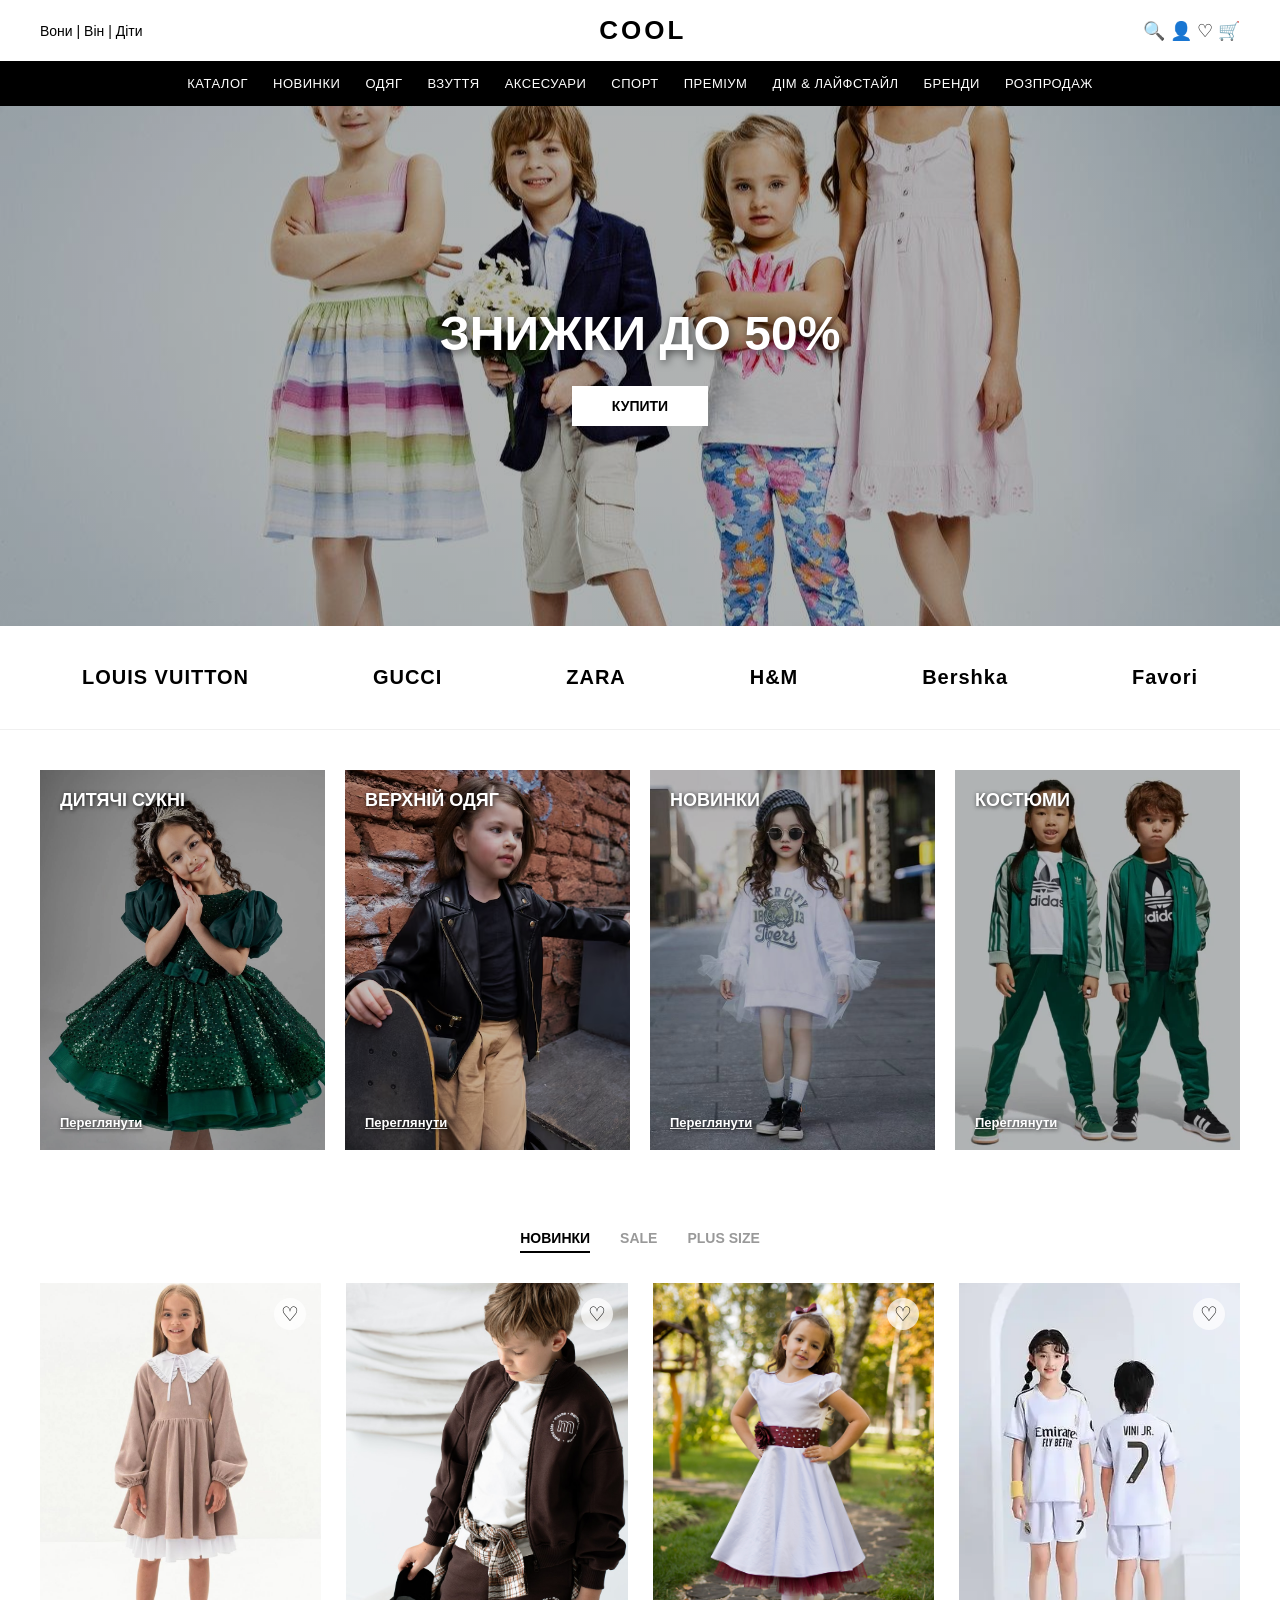
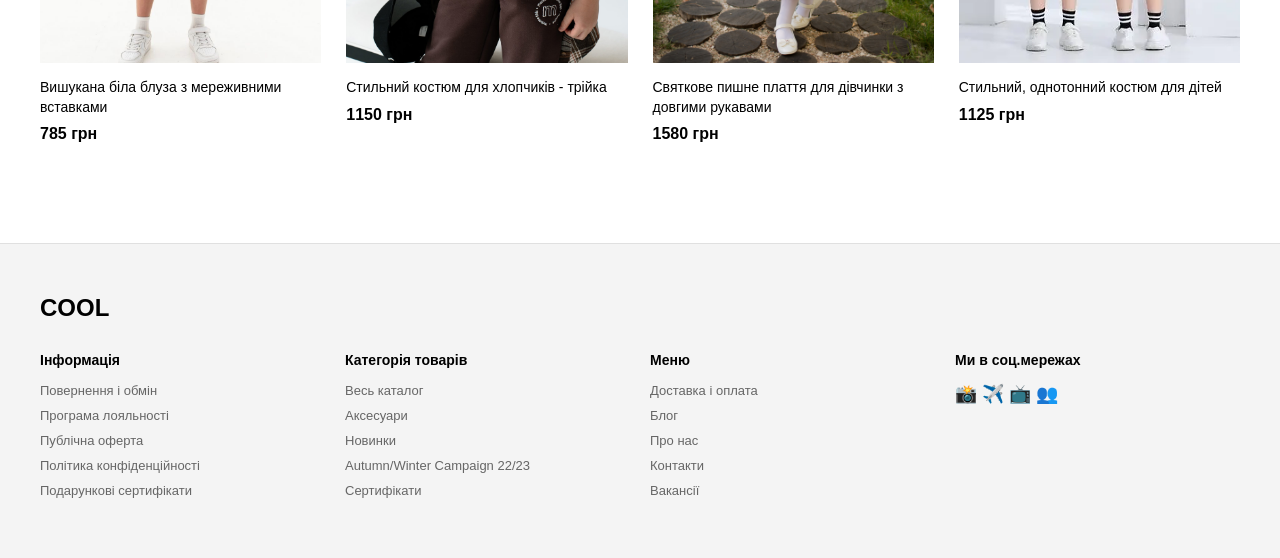
==== index.html @ 6599f245 "Add files via upload" ====
<!DOCTYPE html>
<html lang="uk">
<head>
    <meta charset="UTF-8">
    <meta name="viewport" content="width=device-width, initial-scale=1.0">
    <title>Магазин COOL</title>
    <link rel="stylesheet" href="style.css">
</head>
<body>

    <!-- 1. ШАПКА -->
    <header class="top-header">
        <div class="gender-menu">Вони | Він | Діти</div>
        <div class="main-logo">COOL</div>
        <div class="user-icons">🔍 👤 ♡ 🛒</div>
    </header>

    <!-- 2. НАВИГАЦИЯ -->
    <nav class="main-navigation">
        <a href="#">Каталог</a>
        <a href="#">Новинки</a>
        <a href="#">Одяг</a>
        <a href="#">Взуття</a>
        <a href="#">Аксесуари</a>
        <a href="#">Спорт</a>
        <a href="#">Преміум</a>
        <a href="#">Дім & Лайфстайл</a>
        <a href="#">Бренди</a>
        <a href="#">Розпродаж</a>
    </nav>

    <!-- 3. ГЛАВНЫЙ БАННЕР -->
    <section class="hero-banner">
        <div class="hero-content">
            <h1>ЗНИЖКИ ДО 50%</h1>
            <a href="#" class="btn-buy">КУПИТИ</a>
        </div>
    </section>

    <!-- 4. БРЕНДЫ -->
    <section class="brands-section">
        <span class="brand-item">LOUIS VUITTON</span>
        <span class="brand-item">GUCCI</span>
        <span class="brand-item">ZARA</span>
        <span class="brand-item">H&M</span>
        <span class="brand-item">Bershka</span>
        <span class="brand-item">Favori</span>
    </section>

    <!-- 5. КАТЕГОРИИ -->
    <section class="categories-section">
        <div class="category-card" style="background-image: url('images/cat1.jpg');">
            <h2>ДИТЯЧІ СУКНІ</h2>
            <span class="arrow">Переглянути</span>
        </div>
        <div class="category-card" style="background-image: url('images/cat2.jpg');">
            <h2>ВЕРХНІЙ ОДЯГ</h2>
            <span class="arrow">Переглянути</span>
        </div>
        <div class="category-card" style="background-image: url('images/cat3.jpg');">
            <h2>НОВИНКИ</h2>
            <span class="arrow">Переглянути</span>
        </div>
        <div class="category-card" style="background-image: url('images/cat4.jpg');">
            <h2>КОСТЮМИ</h2>
            <span class="arrow">Переглянути</span>
        </div>
    </section>

    <!-- 6. ТОВАРЫ -->
    <section class="products-section">
        <div class="products-tabs">
            <span class="tab active">НОВИНКИ</span>
            <span class="tab">SALE</span>
            <span class="tab">PLUS SIZE</span>
        </div>
        
        <div class="products-grid">
            <!-- Товар 1 -->
            <div class="product-card">
                <div class="product-img-wrapper">
                    <img src="images/prod1.jpg" alt="Товар">
                    <div class="heart-icon">♡</div>
                </div>
                <h3>Вишукана біла блуза з мереживними вставками</h3>
                <p class="price">785 грн</p>
            </div>
            <!-- Товар 2 -->
            <div class="product-card">
                <div class="product-img-wrapper">
                    <img src="images/prod2.jpg" alt="Товар">
                    <div class="heart-icon">♡</div>
                </div>
                <h3>Стильний костюм для хлопчиків - трійка</h3>
                <p class="price">1150 грн</p>
            </div>
            <!-- Товар 3 -->
            <div class="product-card">
                <div class="product-img-wrapper">
                    <img src="images/prod3.jpg" alt="Товар">
                    <div class="heart-icon">♡</div>
                </div>
                <h3>Святкове пишне плаття для дівчинки з довгими рукавами</h3>
                <p class="price">1580 грн</p>
            </div>
            <!-- Товар 4 -->
            <div class="product-card">
                <div class="product-img-wrapper">
                    <img src="images/prod4.jpg" alt="Товар">
                    <div class="heart-icon">♡</div>
                </div>
                <h3>Стильний, однотонний костюм для дітей</h3>
                <p class="price">1125 грн</p>
            </div>
        </div>
    </section>

    <!-- 7. ПОДВАЛ (ФУТЕР) -->
    <footer class="site-footer">
        <div class="footer-logo">COOL</div>
        <div class="footer-columns">
            <div class="footer-col">
                <h4>Інформація</h4>
                <a href="#">Повернення і обмін</a>
                <a href="#">Програма лояльності</a>
                <a href="#">Публічна оферта</a>
                <a href="#">Політика конфіденційності</a>
                <a href="#">Подарункові сертифікати</a>
            </div>
            <div class="footer-col">
                <h4>Категорія товарів</h4>
                <a href="#">Весь каталог</a>
                <a href="#">Аксесуари</a>
                <a href="#">Новинки</a>
                <a href="#">Autumn/Winter Campaign 22/23</a>
                <a href="#">Сертифікати</a>
            </div>
            <div class="footer-col">
                <h4>Меню</h4>
                <a href="#">Доставка і оплата</a>
                <a href="#">Блог</a>
                <a href="#">Про нас</a>
                <a href="#">Контакти</a>
                <a href="#">Вакансії</a>
            </div>
            <div class="footer-col">
                <h4>Ми в соц.мережах</h4>
                <div class="social-icons">📸 ✈️ 📺 👥</div>
            </div>
        </div>
    </footer>

</body>
</html>
---- style.css ----
/* ОБЩИЕ СТИЛИ */
* {
    margin: 0;
    padding: 0;
    box-sizing: border-box;
    font-family: Arial, sans-serif;
}

body {
    background-color: #ffffff;
    color: #000000;
}

/* 1. ШАПКА */
.top-header {
    display: flex;
    justify-content: space-between;
    align-items: center;
    padding: 15px 40px;
    font-size: 14px;
}

.main-logo {
    font-size: 26px;
    font-weight: bold;
    letter-spacing: 3px;
}

.user-icons {
    display: flex;
    gap: 15px;
    font-size: 18px;
}

/* 2. НАВИГАЦИЯ */
.main-navigation {
    display: flex;
    justify-content: center;
    gap: 25px;
    padding: 15px 0;
    background-color: #000000;
}

.main-navigation a {
    text-decoration: none;
    color: #ffffff;
    font-size: 13px;
    text-transform: uppercase;
    letter-spacing: 0.5px;
}

/* 3. ГЛАВНЫЙ БАННЕР */
.hero-banner {
    background-image: linear-gradient(rgba(0,0,0,0.3), rgba(0,0,0,0.3)), url('images/banner.jpg');
    background-size: cover;
    background-position: center;
    height: 520px;
    display: flex;
    justify-content: center;
    align-items: center;
    text-align: center;
}

.hero-content h1 {
    font-size: 48px;
    font-weight: bold;
    color: #ffffff;
    text-shadow: 2px 2px 8px rgba(0,0,0,0.6);
    margin-bottom: 25px;
}

.btn-buy {
    display: inline-block;
    background-color: #ffffff;
    color: #000000;
    text-decoration: none;
    padding: 12px 40px;
    font-size: 14px;
    font-weight: bold;
    text-transform: uppercase;
}

/* 4. БРЕНДЫ */
.brands-section {
    display: flex;
    justify-content: space-around;
    align-items: center;
    padding: 40px 20px;
    border-bottom: 1px solid #f0f0f0;
}

.brand-item {
    font-size: 20px;
    font-weight: bold;
    letter-spacing: 1px;
    color: #000000;
}

/* 5. КАТЕГОРИИ */
.categories-section {
    display: grid;
    grid-template-columns: repeat(4, 1fr);
    gap: 20px;
    padding: 40px;
}

.category-card {
    background-size: cover;
    background-position: center;
    height: 380px;
    padding: 20px;
    display: flex;
    flex-direction: column;
    justify-content: space-between;
    position: relative;
}

.category-card::before {
    content: '';
    position: absolute;
    top: 0; left: 0; width: 100%; height: 100%;
    background-color: rgba(0, 0, 0, 0.25);
    z-index: 1;
}

.category-card h2, .category-card .arrow {
    position: relative;
    z-index: 2;
    color: #ffffff;
    text-shadow: 1px 1px 4px rgba(0,0,0,0.8);
}

.category-card h2 {
    font-size: 18px;
    font-weight: bold;
}

.category-card .arrow {
    font-size: 13px;
    text-decoration: underline;
    font-weight: bold;
}

/* 6. ТОВАРЫ */
.products-section {
    padding: 40px;
}

.products-tabs {
    display: flex;
    justify-content: center;
    gap: 30px;
    margin-bottom: 30px;
}

.products-tabs .tab {
    font-size: 14px;
    font-weight: bold;
    color: #999999;
    cursor: pointer;
}

.products-tabs .tab.active {
    color: #000000;
    border-bottom: 2px solid #000000;
    padding-bottom: 5px;
}

.products-grid {
    display: grid;
    grid-template-columns: repeat(4, 1fr);
    gap: 25px;
}

.product-card {
    display: flex;
    flex-direction: column;
}

.product-img-wrapper {
    position: relative;
    height: 380px;
    margin-bottom: 15px;
}

.product-img-wrapper img {
    width: 100%;
    height: 100%;
    object-fit: cover;
}

.heart-icon {
    position: absolute;
    top: 15px;
    right: 15px;
    font-size: 20px;
    color: #000000;
    background: rgba(255,255,255,0.7);
    width: 32px;
    height: 32px;
    display: flex;
    justify-content: center;
    align-items: center;
    border-radius: 50%;
}

.product-card h3 {
    font-size: 14px;
    font-weight: normal;
    line-height: 1.4;
    margin-bottom: 8px;
}

.product-card .price {
    font-size: 16px;
    font-weight: bold;
}

/* 7. ПОДВАЛ */
.site-footer {
    background-color: #f4f4f4;
    padding: 50px 40px;
    margin-top: 60px;
    border-top: 1px solid #e0e0e0;
}

.footer-logo {
    font-size: 24px;
    font-weight: bold;
    margin-bottom: 30px;
}

.footer-columns {
    display: grid;
    grid-template-columns: repeat(4, 1fr);
    gap: 20px;
}

.footer-col h4 {
    font-size: 14px;
    font-weight: bold;
    margin-bottom: 15px;
}

.footer-col a {
    display: block;
    text-decoration: none;
    color: #666666;
    font-size: 13px;
    margin-bottom: 10px;
}

.social-icons {
    display: flex;
    gap: 15px;
    font-size: 18px;
}
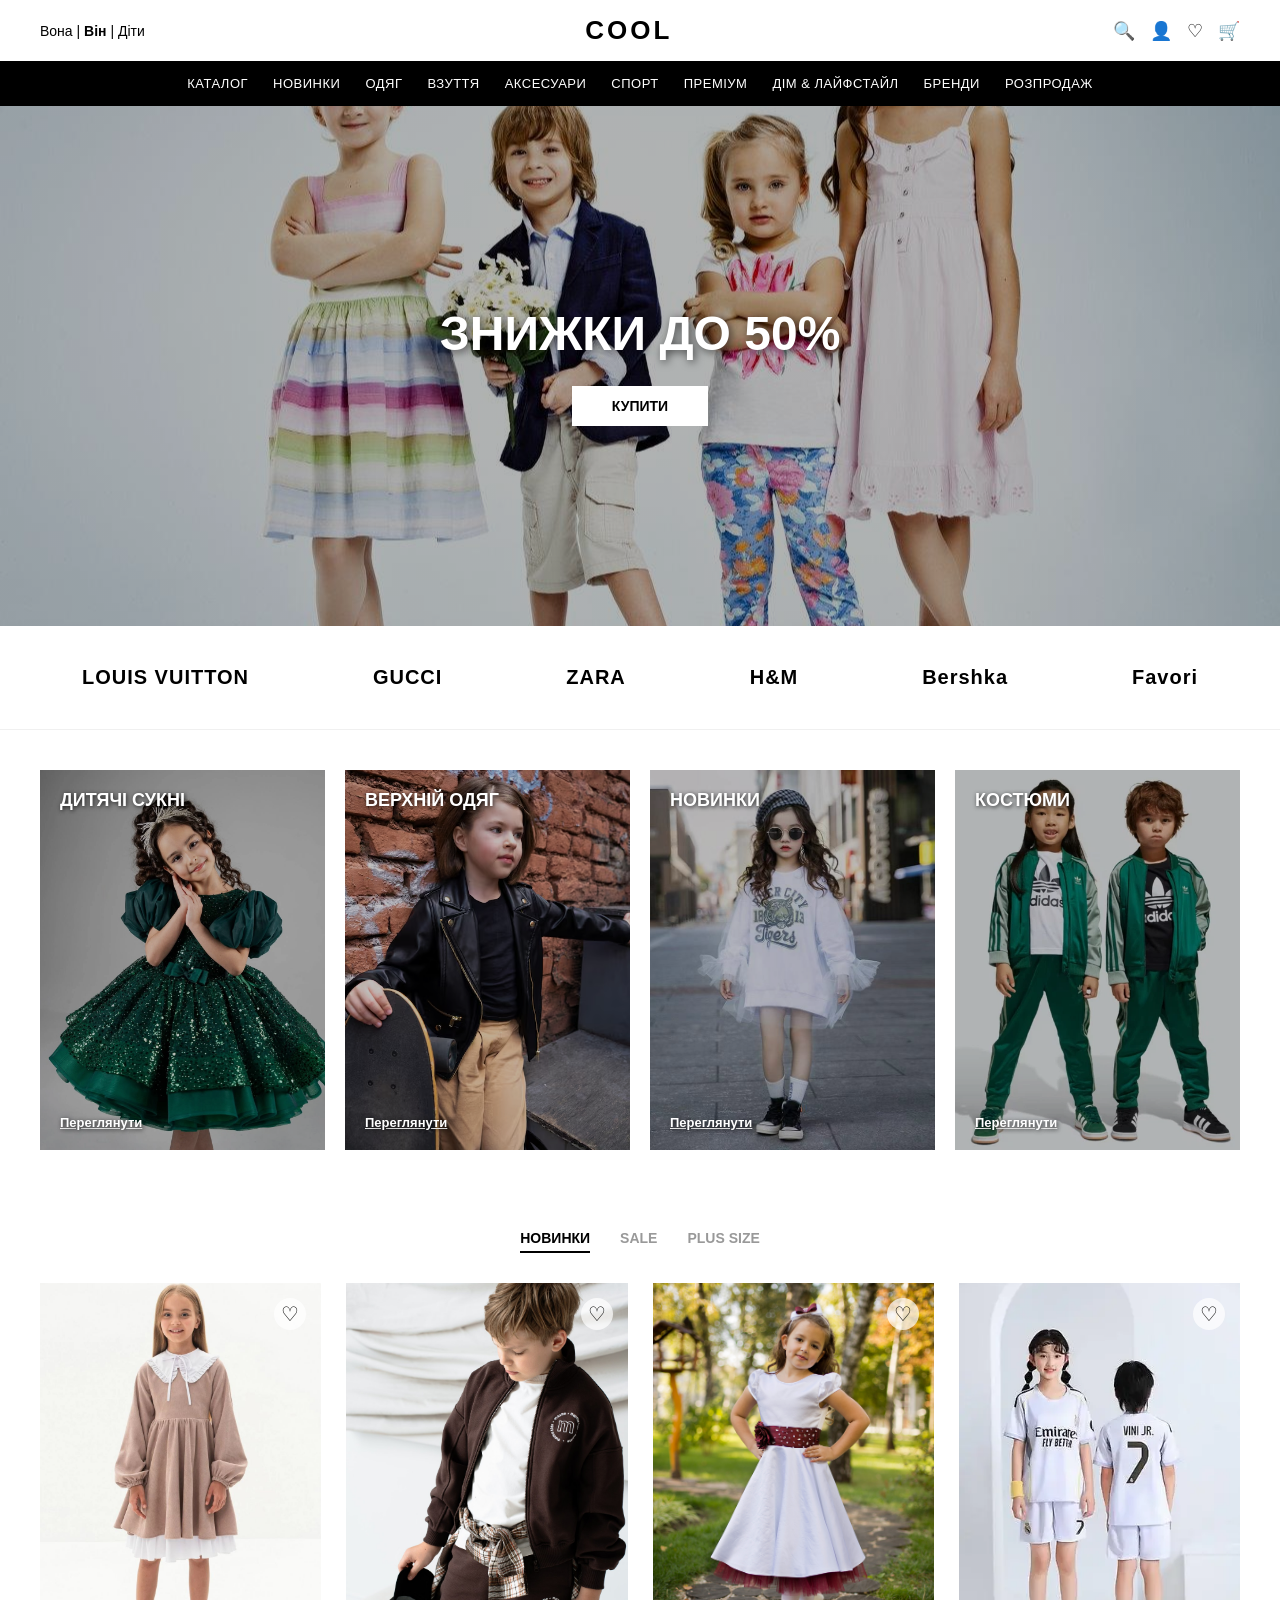
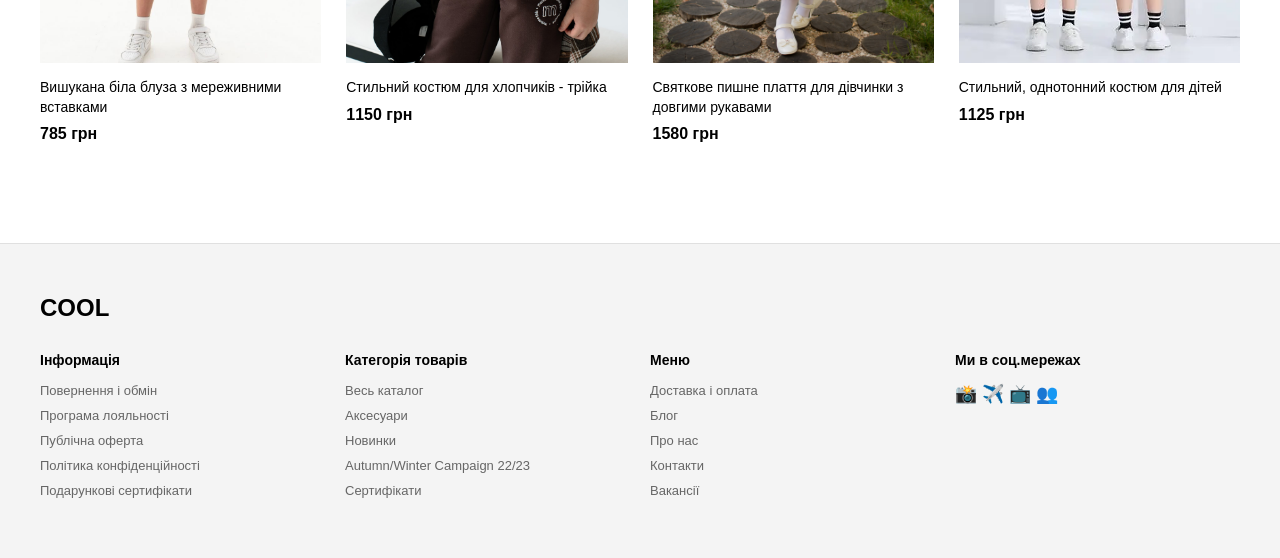
==== commit feff492e: "Add files via upload" ====
--- a/index.html
+++ b/index.html
@@ -10,30 +10,39 @@
 
     <!-- 1. ШАПКА -->
     <header class="top-header">
-        <div class="gender-menu">Вони | Він | Діти</div>
+        <div class="gender-menu">
+            <a href="women.html" style="text-decoration:none; color:#000;">Вона</a> | 
+            <a href="index.html" style="text-decoration:none; color:#000; font-weight:bold;">Він</a> | 
+            <a href="index.html" style="text-decoration:none; color:#000;">Діти</a>
+        </div>
         <div class="main-logo">COOL</div>
-        <div class="user-icons">🔍 👤 ♡ 🛒</div>
+        <div class="user-icons">
+            <span>🔍</span> 
+            <a href="login.html" style="text-decoration:none; color:#000;">👤</a> 
+            <span>♡</span> 
+            <a href="checkout.html" style="text-decoration:none; color:#000;">🛒</a>
+        </div>
     </header>
 
-    <!-- 2. НАВИГАЦИЯ -->
+    <!-- 2. НАВИГАЦИЯ (Ссылки теперь ведут на другие страницы) -->
     <nav class="main-navigation">
-        <a href="#">Каталог</a>
-        <a href="#">Новинки</a>
-        <a href="#">Одяг</a>
-        <a href="#">Взуття</a>
-        <a href="#">Аксесуари</a>
-        <a href="#">Спорт</a>
-        <a href="#">Преміум</a>
-        <a href="#">Дім & Лайфстайл</a>
-        <a href="#">Бренди</a>
-        <a href="#">Розпродаж</a>
+        <a href="catalog.html">Каталог</a>
+        <a href="catalog.html">Новинки</a>
+        <a href="catalog.html">Одяг</a>
+        <a href="catalog.html">Взуття</a>
+        <a href="catalog.html">Аксесуари</a>
+        <a href="catalog.html">Спорт</a>
+        <a href="catalog.html">Преміум</a>
+        <a href="catalog.html">Дім & Лайфстайл</a>
+        <a href="blog.html">Бренди</a>
+        <a href="catalog.html">Розпродаж</a>
     </nav>
 
     <!-- 3. ГЛАВНЫЙ БАННЕР -->
     <section class="hero-banner">
         <div class="hero-content">
             <h1>ЗНИЖКИ ДО 50%</h1>
-            <a href="#" class="btn-buy">КУПИТИ</a>
+            <a href="catalog.html" class="btn-buy">КУПИТИ</a>
         </div>
     </section>
 
@@ -51,19 +60,19 @@
     <section class="categories-section">
         <div class="category-card" style="background-image: url('images/cat1.jpg');">
             <h2>ДИТЯЧІ СУКНІ</h2>
-            <span class="arrow">Переглянути</span>
+            <a href="catalog.html" class="arrow">Переглянути</a>
         </div>
         <div class="category-card" style="background-image: url('images/cat2.jpg');">
             <h2>ВЕРХНІЙ ОДЯГ</h2>
-            <span class="arrow">Переглянути</span>
+            <a href="catalog.html" class="arrow">Переглянути</a>
         </div>
         <div class="category-card" style="background-image: url('images/cat3.jpg');">
             <h2>НОВИНКИ</h2>
-            <span class="arrow">Переглянути</span>
+            <a href="catalog.html" class="arrow">Переглянути</a>
         </div>
         <div class="category-card" style="background-image: url('images/cat4.jpg');">
             <h2>КОСТЮМИ</h2>
-            <span class="arrow">Переглянути</span>
+            <a href="catalog.html" class="arrow">Переглянути</a>
         </div>
     </section>
 
@@ -76,7 +85,6 @@
         </div>
         
         <div class="products-grid">
-            <!-- Товар 1 -->
             <div class="product-card">
                 <div class="product-img-wrapper">
                     <img src="images/prod1.jpg" alt="Товар">
@@ -85,7 +93,6 @@
                 <h3>Вишукана біла блуза з мереживними вставками</h3>
                 <p class="price">785 грн</p>
             </div>
-            <!-- Товар 2 -->
             <div class="product-card">
                 <div class="product-img-wrapper">
                     <img src="images/prod2.jpg" alt="Товар">
@@ -94,7 +101,6 @@
                 <h3>Стильний костюм для хлопчиків - трійка</h3>
                 <p class="price">1150 грн</p>
             </div>
-            <!-- Товар 3 -->
             <div class="product-card">
                 <div class="product-img-wrapper">
                     <img src="images/prod3.jpg" alt="Товар">
@@ -103,7 +109,6 @@
                 <h3>Святкове пишне плаття для дівчинки з довгими рукавами</h3>
                 <p class="price">1580 грн</p>
             </div>
-            <!-- Товар 4 -->
             <div class="product-card">
                 <div class="product-img-wrapper">
                     <img src="images/prod4.jpg" alt="Товар">
@@ -121,7 +126,7 @@
         <div class="footer-columns">
             <div class="footer-col">
                 <h4>Інформація</h4>
-                <a href="#">Повернення і обмін</a>
+                <a href="delivery.html">Повернення і обмін</a>
                 <a href="#">Програма лояльності</a>
                 <a href="#">Публічна оферта</a>
                 <a href="#">Політика конфіденційності</a>
@@ -129,18 +134,18 @@
             </div>
             <div class="footer-col">
                 <h4>Категорія товарів</h4>
-                <a href="#">Весь каталог</a>
-                <a href="#">Аксесуари</a>
-                <a href="#">Новинки</a>
-                <a href="#">Autumn/Winter Campaign 22/23</a>
-                <a href="#">Сертифікати</a>
+                <a href="catalog.html">Весь каталог</a>
+                <a href="catalog.html">Аксесуари</a>
+                <a href="catalog.html">Новинки</a>
+                <a href="catalog.html">Autumn/Winter Campaign 22/23</a>
+                <a href="catalog.html">Сертифікати</a>
             </div>
             <div class="footer-col">
                 <h4>Меню</h4>
-                <a href="#">Доставка і оплата</a>
-                <a href="#">Блог</a>
-                <a href="#">Про нас</a>
-                <a href="#">Контакти</a>
+                <a href="delivery.html">Доставка і оплата</a>
+                <a href="blog.html">Блог</a>
+                <a href="about.html">Про нас</a>
+                <a href="contacts.html">Контакти</a>
                 <a href="#">Вакансії</a>
             </div>
             <div class="footer-col">
